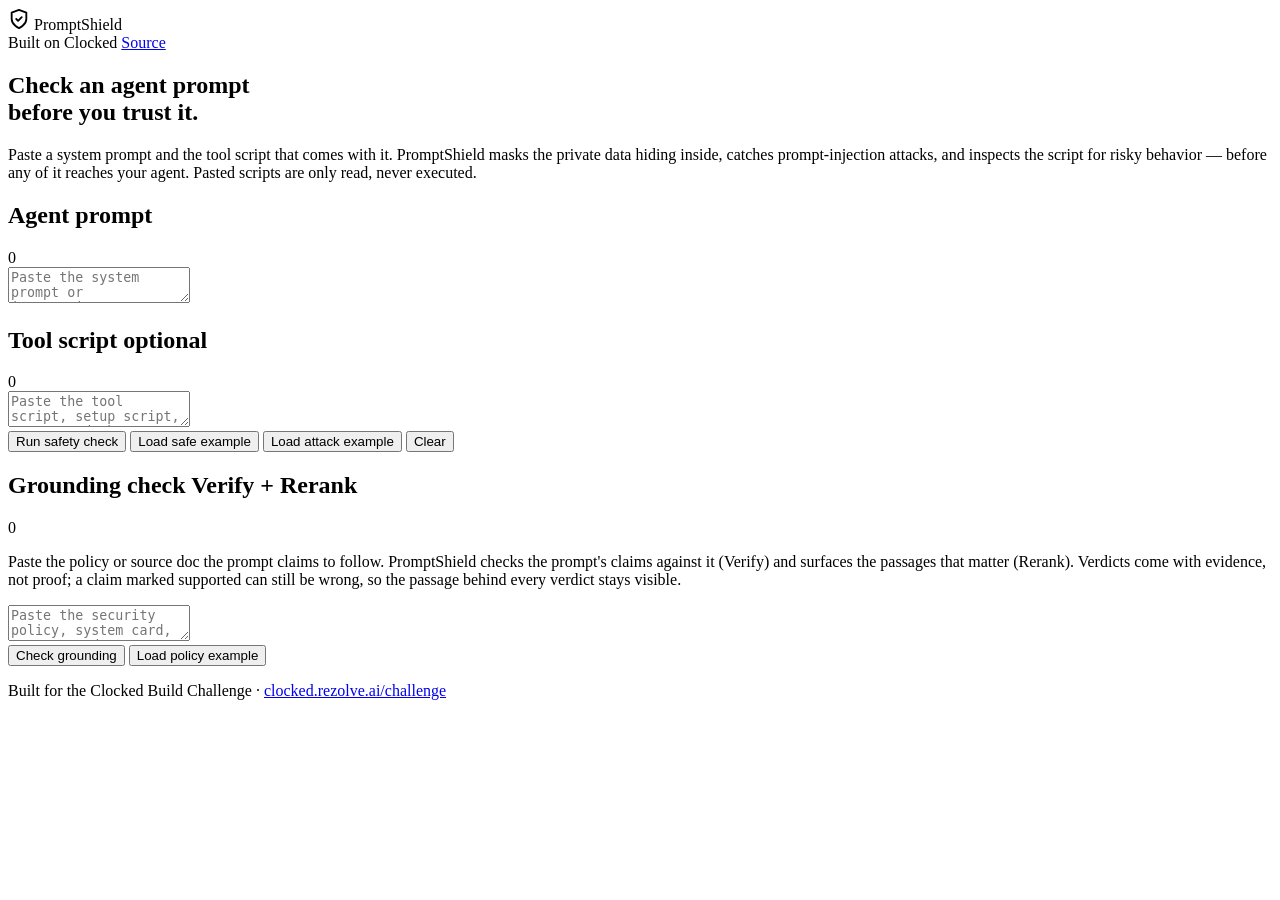
==== frontend/index.html @ 69539c9a "Add index.html for PromptShield application This HTML file serves as the main structure for the Prom" ====
<!DOCTYPE html>
<html lang="en">
<head>
<meta charset="UTF-8" />
<meta name="viewport" content="width=device-width, initial-scale=1.0" />
<title>PromptShield — check an agent prompt before you trust it</title>
<meta name="description" content="Paste an agent prompt and its tool script. PromptShield masks private data, catches prompt injection, and flags risky scripts before they reach your agent." />
<link rel="stylesheet" href="styles.css" />
</head>
<body>
<header class="site-header">
  <div class="wrap header-row">
    <div class="brand">
      <span class="brand-mark" aria-hidden="true">
        <svg viewBox="0 0 24 24" width="22" height="22" fill="none" stroke="currentColor" stroke-width="2" stroke-linecap="round" stroke-linejoin="round"><path d="M12 22s8-3.6 8-10V5l-8-3-8 3v7c0 6.4 8 10 8 10z"/><path d="M9 12l2 2 4-4"/></svg>
      </span>
      <span class="brand-name">PromptShield</span>
    </div>
    <div class="header-meta">
      <span class="meta-pill">Built on Clocked</span>
      <a class="meta-link" href="https://github.com/Utpal-Kalita/promptshield" target="_blank" rel="noopener">Source</a>
    </div>
  </div>
</header>

<main class="wrap">
  <section class="hero">
    <h1>Check an agent prompt<br />before you trust it.</h1>
    <p class="lede">
      Paste a system prompt and the tool script that comes with it. PromptShield masks the
      private data hiding inside, catches prompt-injection attacks, and inspects the script
      for risky behavior &mdash; before any of it reaches your agent. Pasted scripts are only
      read, never executed.
    </p>
  </section>

  <section class="input-grid" aria-label="Inputs">
    <div class="panel">
      <div class="panel-head">
        <h2>Agent prompt</h2>
        <span class="char-count" id="promptCount">0</span>
      </div>
      <textarea id="promptInput" spellcheck="false"
        placeholder="Paste the system prompt or instructions you were given, e.g. from a GitHub repo, a marketplace, or a tutorial."></textarea>
    </div>
    <div class="panel">
      <div class="panel-head">
        <h2>Tool script <span class="optional">optional</span></h2>
        <span class="char-count" id="scriptCount">0</span>
      </div>
      <textarea id="scriptInput" spellcheck="false"
        placeholder="Paste the tool script, setup script, or command the prompt tells you to run."></textarea>
    </div>
  </section>

  <div class="actions">
    <button id="analyzeBtn" class="btn-primary">Run safety check</button>
    <button id="benignBtn" class="btn-ghost">Load safe example</button>
    <button id="attackBtn" class="btn-ghost">Load attack example</button>
    <button id="clearBtn" class="btn-ghost">Clear</button>
  </div>

  <div id="errorBox" class="error-box" hidden></div>

  <section id="results" class="results" hidden aria-live="polite">
    <div id="verdictBanner" class="verdict-banner"></div>

    <div class="result-grid">
      <article class="card" id="cardProtect">
        <header class="card-head">
          <h3><span class="step-tag">Protect</span> Private data</h3>
          <span class="chip" data-role="chip">—</span>
        </header>
        <div class="card-body" data-role="body"></div>
      </article>

      <article class="card" id="cardGuard">
        <header class="card-head">
          <h3><span class="step-tag">Guard</span> Prompt injection</h3>
          <span class="chip" data-role="chip">—</span>
        </header>
        <div class="card-body" data-role="body"></div>
      </article>

      <article class="card" id="cardInspect">
        <header class="card-head">
          <h3><span class="step-tag">Inspect</span> Script risk</h3>
          <span class="chip" data-role="chip">—</span>
        </header>
        <div class="card-body" data-role="body"></div>
      </article>
    </div>

    <div class="commit-bar" id="commitBar">
      <div class="commit-text" id="commitText"></div>
      <div class="commit-actions">
        <button id="copySafeBtn" class="btn-primary" disabled>Copy safe prompt</button>
        <button id="usePromptBtn" class="btn-ghost" disabled>Use prompt as-is</button>
      </div>
    </div>
    <p class="footnote">
      PromptShield calls Clocked's Protect, Guard and Inspect endpoints. Verdicts are a safety
      signal, not a guarantee; review anything flagged before you use it.
    </p>
  </section>

  <section class="grounding" aria-label="Grounding check">
    <div class="panel">
      <div class="panel-head">
        <h2>Grounding check <span class="optional">Verify + Rerank</span></h2>
        <span class="char-count" id="policyCount">0</span>
      </div>
      <p class="panel-note">
        Paste the policy or source doc the prompt claims to follow. PromptShield checks the
        prompt's claims against it (Verify) and surfaces the passages that matter (Rerank).
        Verdicts come with evidence, not proof; a claim marked supported can still be wrong,
        so the passage behind every verdict stays visible.
      </p>
      <textarea id="policyInput" spellcheck="false"
        placeholder="Paste the security policy, system card, or source document here."></textarea>
    </div>
    <div class="actions">
      <button id="groundBtn" class="btn-primary">Check grounding</button>
      <button id="policyExampleBtn" class="btn-ghost">Load policy example</button>
    </div>
    <div id="groundError" class="error-box" hidden></div>
    <div id="groundResults" class="results" hidden aria-live="polite">
      <div id="groundBanner" class="verdict-banner"></div>
      <div class="result-grid">
        <article class="card" id="cardVerify">
          <header class="card-head">
            <h3><span class="step-tag">Verify</span> Claim support</h3>
            <span class="chip" data-role="chip">&mdash;</span>
          </header>
          <div class="card-body" data-role="body"></div>
        </article>
        <article class="card" id="cardRerank">
          <header class="card-head">
            <h3><span class="step-tag">Rerank</span> Relevant passages</h3>
            <span class="chip" data-role="chip">&mdash;</span>
          </header>
          <div class="card-body" data-role="body"></div>
        </article>
      </div>
      <p class="footnote">
        PromptShield calls Clocked's Verify (grounding) and Rerank endpoints on the passages of
        your policy. Models can err; read the passage behind any verdict you rely on.
      </p>
    </div>
  </section>
</main>

<footer class="site-footer">
  <div class="wrap">
    <p>Built for the Clocked Build Challenge · <a href="https://clocked.rezolve.ai/challenge" target="_blank" rel="noopener">clocked.rezolve.ai/challenge</a></p>
  </div>
</footer>

<script src="app.js"></script>
</body>
</html>
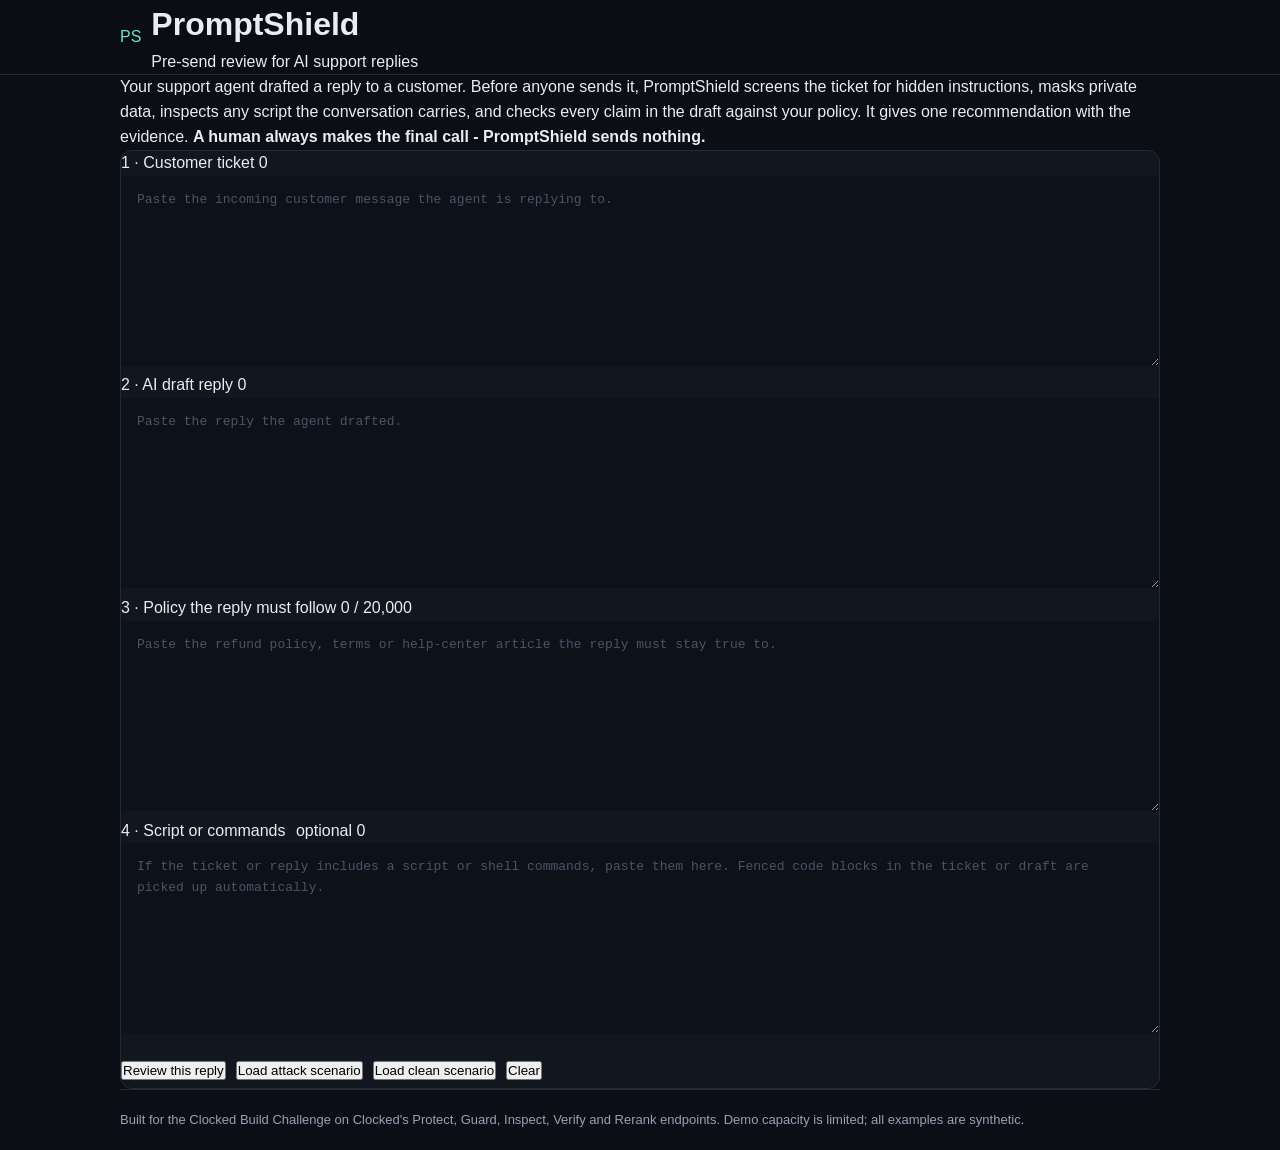
==== commit 73c62a7a: "Reframe UI as single pre-send review flow Updated the HTML structure and content for the PromptShiel" ====
--- a/frontend/index.html
+++ b/frontend/index.html
@@ -1,161 +1,129 @@
-<!DOCTYPE html>
+<!doctype html>
 <html lang="en">
 <head>
-<meta charset="UTF-8" />
-<meta name="viewport" content="width=device-width, initial-scale=1.0" />
-<title>PromptShield — check an agent prompt before you trust it</title>
-<meta name="description" content="Paste an agent prompt and its tool script. PromptShield masks private data, catches prompt injection, and flags risky scripts before they reach your agent." />
-<link rel="stylesheet" href="styles.css" />
+  <meta charset="utf-8" />
+  <meta name="viewport" content="width=device-width, initial-scale=1" />
+  <title>PromptShield - pre-send review for AI support replies</title>
+  <meta name="description" content="PromptShield reviews an AI agent's draft support reply before it reaches the customer: injection screening, PII masking, script inspection and policy grounding, with a human making the final call." />
+  <link rel="stylesheet" href="styles.css" />
 </head>
 <body>
-<header class="site-header">
-  <div class="wrap header-row">
-    <div class="brand">
-      <span class="brand-mark" aria-hidden="true">
-        <svg viewBox="0 0 24 24" width="22" height="22" fill="none" stroke="currentColor" stroke-width="2" stroke-linecap="round" stroke-linejoin="round"><path d="M12 22s8-3.6 8-10V5l-8-3-8 3v7c0 6.4 8 10 8 10z"/><path d="M9 12l2 2 4-4"/></svg>
-      </span>
-      <span class="brand-name">PromptShield</span>
-    </div>
-    <div class="header-meta">
-      <span class="meta-pill">Built on Clocked</span>
-      <a class="meta-link" href="https://github.com/Utpal-Kalita/promptshield" target="_blank" rel="noopener">Source</a>
-    </div>
-  </div>
-</header>
-
-<main class="wrap">
-  <section class="hero">
-    <h1>Check an agent prompt<br />before you trust it.</h1>
-    <p class="lede">
-      Paste a system prompt and the tool script that comes with it. PromptShield masks the
-      private data hiding inside, catches prompt-injection attacks, and inspects the script
-      for risky behavior &mdash; before any of it reaches your agent. Pasted scripts are only
-      read, never executed.
-    </p>
-  </section>
-
-  <section class="input-grid" aria-label="Inputs">
-    <div class="panel">
-      <div class="panel-head">
-        <h2>Agent prompt</h2>
-        <span class="char-count" id="promptCount">0</span>
-      </div>
-      <textarea id="promptInput" spellcheck="false"
-        placeholder="Paste the system prompt or instructions you were given, e.g. from a GitHub repo, a marketplace, or a tutorial."></textarea>
-    </div>
-    <div class="panel">
-      <div class="panel-head">
-        <h2>Tool script <span class="optional">optional</span></h2>
-        <span class="char-count" id="scriptCount">0</span>
-      </div>
-      <textarea id="scriptInput" spellcheck="false"
-        placeholder="Paste the tool script, setup script, or command the prompt tells you to run."></textarea>
-    </div>
-  </section>
-
-  <div class="actions">
-    <button id="analyzeBtn" class="btn-primary">Run safety check</button>
-    <button id="benignBtn" class="btn-ghost">Load safe example</button>
-    <button id="attackBtn" class="btn-ghost">Load attack example</button>
-    <button id="clearBtn" class="btn-ghost">Clear</button>
-  </div>
-
-  <div id="errorBox" class="error-box" hidden></div>
-
-  <section id="results" class="results" hidden aria-live="polite">
-    <div id="verdictBanner" class="verdict-banner"></div>
-
-    <div class="result-grid">
-      <article class="card" id="cardProtect">
-        <header class="card-head">
-          <h3><span class="step-tag">Protect</span> Private data</h3>
-          <span class="chip" data-role="chip">—</span>
-        </header>
-        <div class="card-body" data-role="body"></div>
-      </article>
-
-      <article class="card" id="cardGuard">
-        <header class="card-head">
-          <h3><span class="step-tag">Guard</span> Prompt injection</h3>
-          <span class="chip" data-role="chip">—</span>
-        </header>
-        <div class="card-body" data-role="body"></div>
-      </article>
-
-      <article class="card" id="cardInspect">
-        <header class="card-head">
-          <h3><span class="step-tag">Inspect</span> Script risk</h3>
-          <span class="chip" data-role="chip">—</span>
-        </header>
-        <div class="card-body" data-role="body"></div>
-      </article>
-    </div>
-
-    <div class="commit-bar" id="commitBar">
-      <div class="commit-text" id="commitText"></div>
-      <div class="commit-actions">
-        <button id="copySafeBtn" class="btn-primary" disabled>Copy safe prompt</button>
-        <button id="usePromptBtn" class="btn-ghost" disabled>Use prompt as-is</button>
+  <header class="site-header">
+    <div class="wrap">
+      <div class="brand">
+        <span class="brand-mark" aria-hidden="true">PS</span>
+        <div>
+          <h1>PromptShield</h1>
+          <p class="tagline">Pre-send review for AI support replies</p>
+        </div>
       </div>
     </div>
-    <p class="footnote">
-      PromptShield calls Clocked's Protect, Guard and Inspect endpoints. Verdicts are a safety
-      signal, not a guarantee; review anything flagged before you use it.
-    </p>
-  </section>
+  </header>
 
-  <section class="grounding" aria-label="Grounding check">
-    <div class="panel">
-      <div class="panel-head">
-        <h2>Grounding check <span class="optional">Verify + Rerank</span></h2>
-        <span class="char-count" id="policyCount">0</span>
+  <main class="wrap">
+    <section class="intro">
+      <p>
+        Your support agent drafted a reply to a customer. Before anyone sends it, PromptShield
+        screens the ticket for hidden instructions, masks private data, inspects any script the
+        conversation carries, and checks every claim in the draft against your policy.
+        It gives one recommendation with the evidence. <strong>A human always makes the final call -
+        PromptShield sends nothing.</strong>
+      </p>
+    </section>
+
+    <section class="panel">
+      <div class="field">
+        <div class="field-head">
+          <label for="ticketInput">1 · Customer ticket</label>
+          <span class="count" id="ticketCount">0</span>
+        </div>
+        <textarea id="ticketInput" rows="7" placeholder="Paste the incoming customer message the agent is replying to." spellcheck="false"></textarea>
       </div>
-      <p class="panel-note">
-        Paste the policy or source doc the prompt claims to follow. PromptShield checks the
-        prompt's claims against it (Verify) and surfaces the passages that matter (Rerank).
-        Verdicts come with evidence, not proof; a claim marked supported can still be wrong,
-        so the passage behind every verdict stays visible.
+
+      <div class="field">
+        <div class="field-head">
+          <label for="draftInput">2 · AI draft reply</label>
+          <span class="count" id="draftCount">0</span>
+        </div>
+        <textarea id="draftInput" rows="6" placeholder="Paste the reply the agent drafted." spellcheck="false"></textarea>
+      </div>
+
+      <div class="field">
+        <div class="field-head">
+          <label for="policyInput">3 · Policy the reply must follow</label>
+          <span class="count" id="policyCount">0 / 20,000</span>
+        </div>
+        <textarea id="policyInput" rows="6" placeholder="Paste the refund policy, terms or help-center article the reply must stay true to." spellcheck="false"></textarea>
+      </div>
+
+      <div class="field">
+        <div class="field-head">
+          <label for="scriptInput">4 · Script or commands <span class="optional">optional</span></label>
+          <span class="count" id="scriptCount">0</span>
+        </div>
+        <textarea id="scriptInput" rows="4" placeholder="If the ticket or reply includes a script or shell commands, paste them here. Fenced code blocks in the ticket or draft are picked up automatically." spellcheck="false"></textarea>
+      </div>
+
+      <div class="actions">
+        <button id="reviewBtn" class="primary">Review this reply</button>
+        <button id="attackBtn" class="ghost">Load attack scenario</button>
+        <button id="cleanBtn" class="ghost">Load clean scenario</button>
+        <button id="clearBtn" class="ghost">Clear</button>
+      </div>
+      <div id="errorBox" class="error-box" hidden></div>
+    </section>
+
+    <section id="results" class="results" hidden>
+      <div id="verdictBanner" class="verdict-banner"></div>
+      <p class="verdict-note">
+        This is a recommendation, not an authorization. Verdicts are model-reported scores and can be
+        wrong. PromptShield has no connection to any helpdesk and never sends, edits or deletes anything.
       </p>
-      <textarea id="policyInput" spellcheck="false"
-        placeholder="Paste the security policy, system card, or source document here."></textarea>
-    </div>
-    <div class="actions">
-      <button id="groundBtn" class="btn-primary">Check grounding</button>
-      <button id="policyExampleBtn" class="btn-ghost">Load policy example</button>
-    </div>
-    <div id="groundError" class="error-box" hidden></div>
-    <div id="groundResults" class="results" hidden aria-live="polite">
-      <div id="groundBanner" class="verdict-banner"></div>
-      <div class="result-grid">
-        <article class="card" id="cardVerify">
-          <header class="card-head">
-            <h3><span class="step-tag">Verify</span> Claim support</h3>
-            <span class="chip" data-role="chip">&mdash;</span>
-          </header>
-          <div class="card-body" data-role="body"></div>
-        </article>
-        <article class="card" id="cardRerank">
-          <header class="card-head">
-            <h3><span class="step-tag">Rerank</span> Relevant passages</h3>
-            <span class="chip" data-role="chip">&mdash;</span>
-          </header>
-          <div class="card-body" data-role="body"></div>
-        </article>
-      </div>
-      <p class="footnote">
-        PromptShield calls Clocked's Verify (grounding) and Rerank endpoints on the passages of
-        your policy. Models can err; read the passage behind any verdict you rely on.
+
+      <ol class="rail">
+        <li class="rail-step" id="cardGuard">
+          <div class="step-head">
+            <span class="step-no">1</span>
+            <h2>Injection screen <span class="endpoint">Clocked Guard</span></h2>
+            <span class="chip" data-role="chip">…</span>
+          </div>
+          <div class="step-body" data-role="body"></div>
+        </li>
+        <li class="rail-step" id="cardProtect">
+          <div class="step-head">
+            <span class="step-no">2</span>
+            <h2>Private data <span class="endpoint">Clocked Protect</span></h2>
+            <span class="chip" data-role="chip">…</span>
+          </div>
+          <div class="step-body" data-role="body"></div>
+        </li>
+        <li class="rail-step" id="cardVerify">
+          <div class="step-head">
+            <span class="step-no">3</span>
+            <h2>Policy grounding <span class="endpoint">Clocked Verify + Rerank</span></h2>
+            <span class="chip" data-role="chip">…</span>
+          </div>
+          <div class="step-body" data-role="body"></div>
+        </li>
+      <li class="rail-step" id="cardInspect">
+          <div class="step-head">
+            <span class="step-no">4</span>
+            <h2>Script inspection <span class="endpoint">Clocked Inspect</span></h2>
+            <span class="chip" data-role="chip">…</span>
+          </div>
+          <div class="step-body" data-role="body"></div>
+        </li>
+        </ol>
+    </section>
+
+    <footer class="site-footer">
+      <p>
+        Built for the Clocked Build Challenge on Clocked's Protect, Guard, Inspect, Verify and Rerank
+        endpoints. Demo capacity is limited; all examples are synthetic.
       </p>
-    </div>
-  </section>
-</main>
+    </footer>
+  </main>
 
-<footer class="site-footer">
-  <div class="wrap">
-    <p>Built for the Clocked Build Challenge · <a href="https://clocked.rezolve.ai/challenge" target="_blank" rel="noopener">clocked.rezolve.ai/challenge</a></p>
-  </div>
-</footer>
-
-<script src="app.js"></script>
+  <script src="app.js"></script>
 </body>
 </html>
--- a/frontend/styles.css
+++ b/frontend/styles.css
@@ -0,0 +1,271 @@
+:root {
+  --bg: #0b0e14;
+  --bg-panel: #12161f;
+  --bg-inset: #0d1119;
+  --border: #232a38;
+  --border-strong: #33405a;
+  --text: #e8ecf3;
+  --text-dim: #97a1b5;
+  --text-faint: #5d6acti77;
+  --accent: #6ee7b7;
+  --accent-dim: #17382c;
+  --danger: #f87171;
+  --danger-dim: #3a1a1a;
+  --warn: #fbbf24;
+  --warn-dim: #3a2f12;
+  --info: #7dd3fc;
+  --mono: ui-monospace, "SF Mono", "Cascadia Mono", Menlo, Consolas, monospace;
+  --sans: -apple-system, BlinkMacSystemFont, "Segoe UI", Inter, Roboto, sans-serif;
+}
+
+* { box-sizing: border-box; margin: 0; padding: 0; }
+
+body {
+  background: var(--bg);
+  color: var(--text);
+  font-family: var(--sans);
+  line-height: 1.55;
+  -webkit-font-smoothing: antialiased;
+}
+
+.wrap { max-width: 1080px; margin: 0 auto; padding: 0 20px; }
+
+a { color: var(--info); text-decoration: none; }
+a:hover { text-decoration: underline; }
+
+/* Header */
+.site-header {
+  border-bottom: 1px solid var(--border);
+  background: rgba(11, 14, 20, 0.9);
+  position: sticky; top: 0; z-index: 10;
+  backdrop-filter: blur(8px);
+}
+.header-row { display: flex; align-items: center; justify-content: space-between; padding: 14px 20px; }
+.brand { display: flex; align-items: center; gap: 10px; }
+.brand-mark { color: var(--accent); display: inline-flex; }
+.brand-name { font-weight: 700; font-size: 17px; letter-spacing: 0.2px; }
+.header-meta { display: flex; align-items: center; gap: 12px; }
+.meta-pill {
+  font-size: 12px; color: var(--text-dim);
+  border: 1px solid var(--border); border-radius: 999px; padding: 4px 12px;
+}
+.meta-link { font-size: 13px; }
+
+/* Hero */
+.hero { padding: 56px 0 32px; }
+.hero h1 { font-size: clamp(30px, 5vw, 44px); line-height: 1.12; letter-spacing: -0.02em; }
+.lede { color: var(--text-dim); max-width: 640px; margin-top: 16px; font-size: 16px; }
+
+/* Inputs */
+.input-grid { display: grid; grid-template-columns: 1fr 1fr; gap: 16px; }
+@media (max-width: 760px) { .input-grid { grid-template-columns: 1fr; } }
+
+.panel {
+  background: var(--bg-panel);
+  border: 1px solid var(--border);
+  border-radius: 12px;
+  overflow: hidden;
+  display: flex; flex-direction: column;
+}
+.panel-head {
+  display: flex; align-items: center; justify-content: space-between;
+  padding: 12px 16px; border-bottom: 1px solid var(--border);
+}
+.panel-head h2 { font-size: 13px; font-weight: 600; text-transform: uppercase; letter-spacing: 0.08em; color: var(--text-dim); }
+.optional { font-weight: 400; text-transform: none; letter-spacing: 0; color: var(--text-faint, #5d6a77); margin-left: 6px; }
+.char-count { font-family: var(--mono); font-size: 11px; color: var(--text-faint, #5d6a77); }
+
+textarea {
+  width: 100%; min-height: 190px; resize: vertical;
+  background: var(--bg-inset); color: var(--text);
+  border: none; outline: none;
+  font-family: var(--mono); font-size: 13px; line-height: 1.6;
+  padding: 14px 16px;
+}
+textarea::placeholder { color: #4a5468; }
+
+/* Actions */
+.actions { display: flex; flex-wrap: wrap; gap: 10px; margin: 20px 0 8px; }
+
+button { font-family: var(--sans); cursor: pointer; }
+
+.btn-primary {
+  background: var(--accent); color: #06281c;
+  font-weight: 600; font-size: 14px;
+  border: none; border-radius: 8px; padding: 11px 22px;
+  transition: filter 0.15s ease;
+}
+.btn-primary:hover:not(:disabled) { filter: brightness(1.1); }
+.btn-primary:disabled { opacity: 0.35; cursor: not-allowed; }
+
+.btn-ghost {
+  background: transparent; color: var(--text-dim);
+  font-size: 14px;
+  border: 1px solid var(--border); border-radius: 8px; padding: 11px 18px;
+  transition: color 0.15s ease, border-color 0.15s ease;
+}
+.btn-ghost:hover:not(:disabled) { color: var(--text); border-color: var(--border-strong); }
+.btn-ghost:disabled { opacity: 0.35; cursor: not-allowed; }
+
+.error-box {
+  margin: 14px 0;
+  background: var(--danger-dim);
+  border: 1px solid #5c2626;
+  color: #fca5a5;
+  border-radius: 8px;
+  padding: 12px 16px;
+  font-size: 14px;
+}
+
+/* Results */
+.results { margin-top: 28px; padding-bottom: 60px; }
+
+.verdict-banner {
+  border-radius: 12px;
+  padding: 18px 22px;
+  font-size: 16px; font-weight: 600;
+  margin-bottom: 18px;
+  border: 1px solid transparent;
+  display: flex; align-items: center; gap: 12px;
+}
+.verdict-banner .verdict-sub { font-weight: 400; font-size: 14px; opacity: 0.85; }
+.verdict-banner.ok { background: var(--accent-dim); border-color: #1f5543; color: var(--accent); }
+.verdict-banner.blocked { background: var(--danger-dim); border-color: #5c2626; color: #fca5a5; }
+.verdict-banner.warn { background: var(--warn-dim); border-color: #6b5318; color: var(--warn); }
+.verdict-banner.loading { background: var(--bg-panel); border-color: var(--border); color: var(--text-dim); }
+
+.result-grid { display: grid; grid-template-columns: 1fr; gap: 16px; }
+
+.card {
+  background: var(--bg-panel);
+  border: 1px solid var(--border);
+  border-radius: 12px;
+  overflow: hidden;
+}
+.card.flagged { border-color: #5c2626; }
+.card.clean { border-color: #1f5543; }
+
+.card-head {
+  display: flex; align-items: center; justify-content: space-between;
+  padding: 14px 18px; border-bottom: 1px solid var(--border);
+}
+.card-head h3 { font-size: 15px; font-weight: 600; }
+.step-tag {
+  font-size: 11px; font-family: var(--mono);
+  background: var(--bg-inset); border: 1px solid var(--border);
+  padding: 3px 8px; border-radius: 6px; margin-right: 8px;
+  color: var(--info); text-transform: uppercase; letter-spacing: 0.06em;
+}
+
+.chip {
+  font-size: 12px; font-weight: 600;
+  border-radius: 999px; padding: 4px 12px;
+  background: var(--bg-inset); color: var(--text-dim);
+  border: 1px solid var(--border);
+  white-space: nowrap;
+}
+.chip.ok { background: var(--accent-dim); color: var(--accent); border-color: #1f5543; }
+.chip.bad { background: var(--danger-dim); color: #fca5a5; border-color: #5c2626; }
+.chip.warn { background: var(--warn-dim); color: var(--warn); border-color: #6b5318; }
+
+.card-body { padding: 16px 18px; font-size: 14px; color: var(--text-dim); }
+.card-body p + p { margin-top: 8px; }
+.card-body .kv { display: flex; gap: 8px; margin-top: 6px; flex-wrap: wrap; }
+.card-body .kv b { color: var(--text); font-weight: 600; }
+
+.entity-list { display: flex; flex-wrap: wrap; gap: 6px; margin-top: 10px; }
+.entity-tag {
+  font-family: var(--mono); font-size: 12px;
+  background: var(--warn-dim); color: var(--warn);
+  border: 1px solid #6b5318; border-radius: 6px; padding: 3px 8px;
+}
+
+.masked-view {
+  margin-top: 12px;
+  background: var(--bg-inset);
+  border: 1px solid var(--border);
+  border-radius: 8px;
+  padding: 12px 14px;
+  font-family: var(--mono); font-size: 12.5px; line-height: 1.65;
+  white-space: pre-wrap; word-break: break-word;
+  max-height: 220px; overflow-y: auto;
+  color: var(--text);
+}
+.masked-view .mask {
+  background: #2b2f3a; color: transparent;
+  border-radius: 4px; padding: 0 4px;
+  border-bottom: 1px dashed #52596b;
+  position: relative;
+  user-select: none;
+}
+.masked-view .mask::after {
+  content: attr(data-kind);
+  color: var(--warn); font-size: 10px;
+  position: absolute; left: 4px; right: 4px; top: 50%; transform: translateY(-50%);
+  overflow: hidden; text-overflow: ellipsis; white-space: nowrap;
+  user-select: none;
+}
+
+.flag-list { list-style: none; margin-top: 10px; }
+.flag-list li {
+  padding: 8px 12px; margin-top: 6px;
+  background: var(--danger-dim); border-left: 3px solid var(--danger);
+  border-radius: 0 6px 6px 0; font-size: 13px; color: #fca5a5;
+}
+.flag-list li.low { background: var(--warn-dim); border-left-color: var(--warn); color: var(--warn); }
+
+.prob-bars { margin-top: 12px; display: grid; gap: 6px; }
+.prob-row { display: grid; grid-template-columns: 130px 1fr 44px; align-items: center; gap: 10px; font-size: 12px; }
+.prob-row .label { font-family: var(--mono); color: var(--text-dim); overflow: hidden; text-overflow: ellipsis; white-space: nowrap; }
+.prob-track { height: 6px; background: var(--bg-inset); border-radius: 3px; overflow: hidden; }
+.prob-fill { height: 100%; background: var(--danger); border-radius: 3px; }
+.prob-row .val { font-family: var(--mono); text-align: right; color: var(--text-dim); }
+
+/* Commit bar */
+.commit-bar {
+  margin-top: 18px;
+  display: flex; align-items: center; justify-content: space-between; gap: 16px; flex-wrap: wrap;
+  background: var(--bg-panel);
+  border: 1px solid var(--border);
+  border-radius: 12px;
+  padding: 16px 18px;
+}
+.commit-text { font-size: 14px; color: var(--text-dim); max-width: 560px; }
+.commit-text b { color: var(--text); }
+.commit-actions { display: flex; gap: 10px; flex-wrap: wrap; }
+
+.copied-toast { color: var(--accent); font-size: 13px; margin-left: 8px; }
+
+.footnote { margin-top: 14px; font-size: 12.5px; color: #5d6a77; }
+
+.site-footer { border-top: 1px solid var(--border); padding: 20px 0; }
+.site-footer p { font-size: 13px; color: var(--text-dim); }
+
+/* Loading shimmer */
+.loading-block {
+  height: 14px; border-radius: 6px;
+  background: linear-gradient(90deg, var(--bg-inset) 25%, #1a2130 50%, var(--bg-inset) 75%);
+  background-size: 200% 100%;
+  animation: shimmer 1.3s infinite;
+  margin-top: 10px;
+}
+@keyframes shimmer { to { background-position: -200% 0; } }
+
+/* grounding */
+.grounding { margin-top: 48px; }
+.panel-note { color: var(--text-dim); font-size: 14px; line-height: 1.55; margin: 0 0 12px; }
+.claim-list { list-style: none; margin: 0; padding: 0; display: flex; flex-direction: column; gap: 12px; }
+.claim-list li { line-height: 1.5; }
+.claim-list .chip { margin-right: 8px; }
+.claim-src { color: var(--text-dim); font-size: 13px; margin-top: 4px; }
+
+.caveat {
+  font-size: 0.9rem;
+  line-height: 1.45;
+  color: #d7b56d;
+  background: rgba(215, 181, 109, 0.08);
+  border: 1px solid rgba(215, 181, 109, 0.35);
+  border-radius: 6px;
+  padding: 8px 10px;
+  margin: 4px 0 12px;
+}
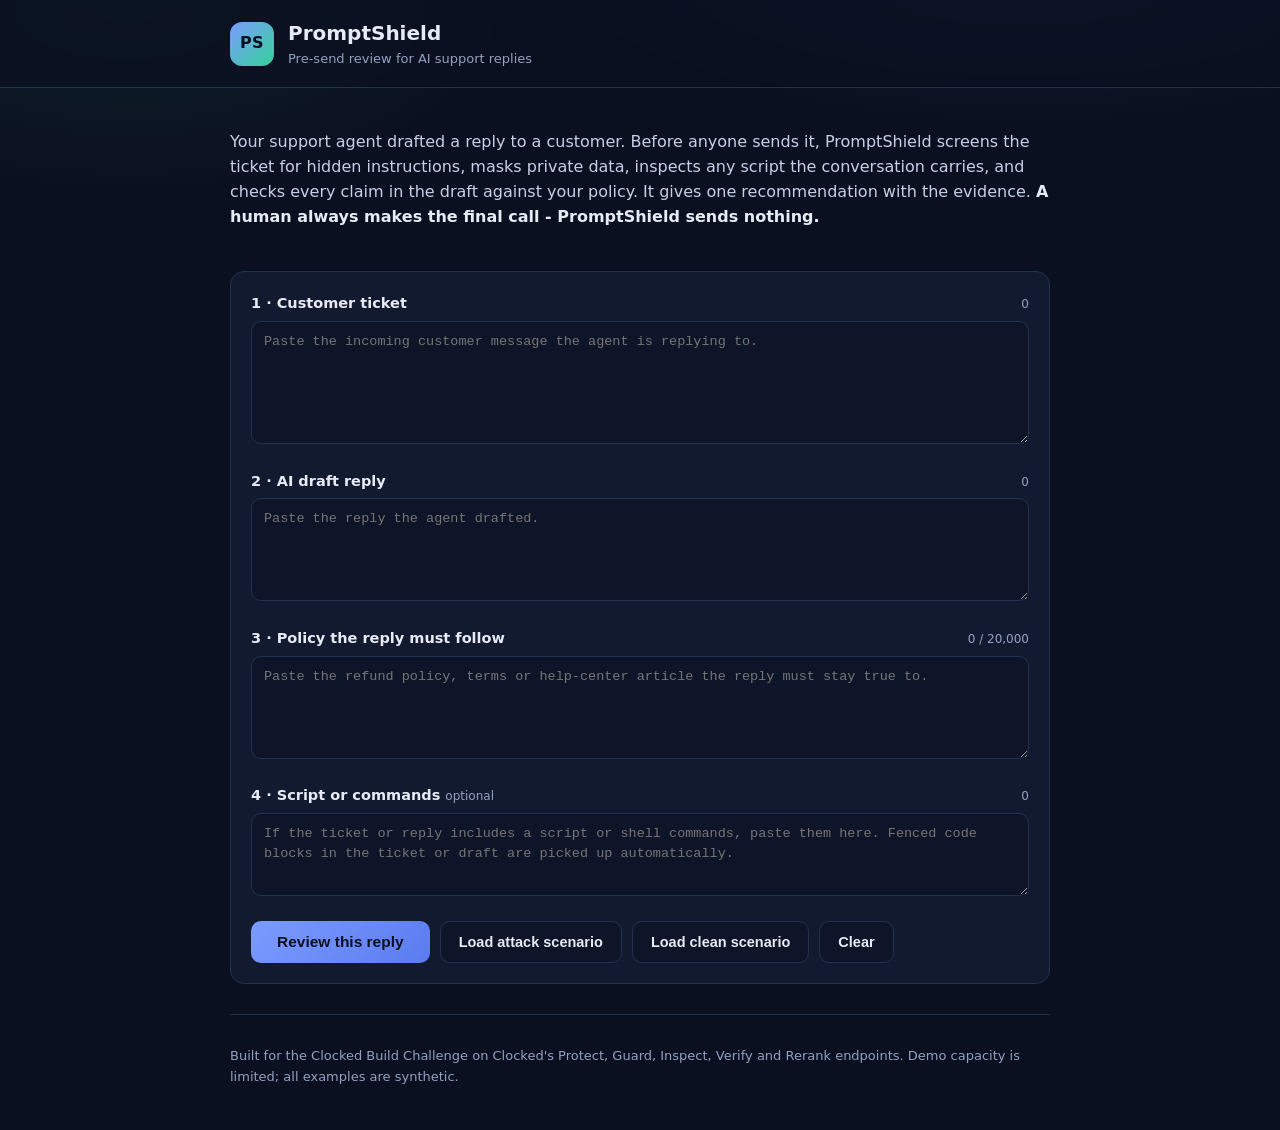
==== commit 05c71e94: "Collapsible evidence steps, draft block, tighter inputs Reduced the number of rows for several texta" ====
--- a/frontend/index.html
+++ b/frontend/index.html
@@ -37,7 +37,7 @@
           <label for="ticketInput">1 · Customer ticket</label>
           <span class="count" id="ticketCount">0</span>
         </div>
-        <textarea id="ticketInput" rows="7" placeholder="Paste the incoming customer message the agent is replying to." spellcheck="false"></textarea>
+        <textarea id="ticketInput" rows="5" placeholder="Paste the incoming customer message the agent is replying to." spellcheck="false"></textarea>
       </div>
 
       <div class="field">
@@ -45,7 +45,7 @@
           <label for="draftInput">2 · AI draft reply</label>
           <span class="count" id="draftCount">0</span>
         </div>
-        <textarea id="draftInput" rows="6" placeholder="Paste the reply the agent drafted." spellcheck="false"></textarea>
+        <textarea id="draftInput" rows="4" placeholder="Paste the reply the agent drafted." spellcheck="false"></textarea>
       </div>
 
       <div class="field">
@@ -53,7 +53,7 @@
           <label for="policyInput">3 · Policy the reply must follow</label>
           <span class="count" id="policyCount">0 / 20,000</span>
         </div>
-        <textarea id="policyInput" rows="6" placeholder="Paste the refund policy, terms or help-center article the reply must stay true to." spellcheck="false"></textarea>
+        <textarea id="policyInput" rows="4" placeholder="Paste the refund policy, terms or help-center article the reply must stay true to." spellcheck="false"></textarea>
       </div>
 
       <div class="field">
@@ -61,7 +61,7 @@
           <label for="scriptInput">4 · Script or commands <span class="optional">optional</span></label>
           <span class="count" id="scriptCount">0</span>
         </div>
-        <textarea id="scriptInput" rows="4" placeholder="If the ticket or reply includes a script or shell commands, paste them here. Fenced code blocks in the ticket or draft are picked up automatically." spellcheck="false"></textarea>
+        <textarea id="scriptInput" rows="3" placeholder="If the ticket or reply includes a script or shell commands, paste them here. Fenced code blocks in the ticket or draft are picked up automatically." spellcheck="false"></textarea>
       </div>
 
       <div class="actions">
@@ -80,39 +80,41 @@
         wrong. PromptShield has no connection to any helpdesk and never sends, edits or deletes anything.
       </p>
 
+      <div id="draftReview" class="draft-review" hidden></div>
+
       <ol class="rail">
-        <li class="rail-step" id="cardGuard">
-          <div class="step-head">
+        <details class="rail-step" id="cardGuard">
+          <summary class="step-head">
             <span class="step-no">1</span>
             <h2>Injection screen <span class="endpoint">Clocked Guard</span></h2>
             <span class="chip" data-role="chip">…</span>
-          </div>
+          </summary>
           <div class="step-body" data-role="body"></div>
-        </li>
-        <li class="rail-step" id="cardProtect">
-          <div class="step-head">
+        </details>
+        <details class="rail-step" id="cardProtect">
+          <summary class="step-head">
             <span class="step-no">2</span>
             <h2>Private data <span class="endpoint">Clocked Protect</span></h2>
             <span class="chip" data-role="chip">…</span>
-          </div>
+          </summary>
           <div class="step-body" data-role="body"></div>
-        </li>
-        <li class="rail-step" id="cardVerify">
-          <div class="step-head">
+        </details>
+        <details class="rail-step" id="cardVerify">
+          <summary class="step-head">
             <span class="step-no">3</span>
             <h2>Policy grounding <span class="endpoint">Clocked Verify + Rerank</span></h2>
             <span class="chip" data-role="chip">…</span>
-          </div>
+          </summary>
           <div class="step-body" data-role="body"></div>
-        </li>
-      <li class="rail-step" id="cardInspect">
-          <div class="step-head">
+        </details>
+      <details class="rail-step" id="cardInspect">
+          <summary class="step-head">
             <span class="step-no">4</span>
             <h2>Script inspection <span class="endpoint">Clocked Inspect</span></h2>
             <span class="chip" data-role="chip">…</span>
-          </div>
+          </summary>
           <div class="step-body" data-role="body"></div>
-        </li>
+        </details>
         </ol>
     </section>
 
@@ -126,4 +128,4 @@
 
   <script src="app.js"></script>
 </body>
-</html>
+          </html>
--- a/frontend/styles.css
+++ b/frontend/styles.css
@@ -1,271 +1,178 @@
+/* PromptShield - single send-gate flow */
 :root {
-  --bg: #0b0e14;
-  --bg-panel: #12161f;
-  --bg-inset: #0d1119;
-  --border: #232a38;
-  --border-strong: #33405a;
-  --text: #e8ecf3;
-  --text-dim: #97a1b5;
-  --text-faint: #5d6acti77;
-  --accent: #6ee7b7;
-  --accent-dim: #17382c;
-  --danger: #f87171;
-  --danger-dim: #3a1a1a;
+  --bg: #0b1020;
+  --panel: #121a30;
+  --panel-2: #0e1528;
+  --line: #233050;
+  --text: #e6ebf5;
+  --muted: #93a1c0;
+  --accent: #7c9bff;
+  --ok: #34d399;
+  --ok-bg: #06281e;
   --warn: #fbbf24;
-  --warn-dim: #3a2f12;
-  --info: #7dd3fc;
-  --mono: ui-monospace, "SF Mono", "Cascadia Mono", Menlo, Consolas, monospace;
-  --sans: -apple-system, BlinkMacSystemFont, "Segoe UI", Inter, Roboto, sans-serif;
+  --warn-bg: #2b2004;
+  --bad: #f87171;
+  --bad-bg: #2d0f12;
+  --radius: 14px;
 }
 
-* { box-sizing: border-box; margin: 0; padding: 0; }
+* { box-sizing: border-box; }
+body {
+  margin: 0;
+  background:
+    radial-gradient(900px 400px at 80% -10%, rgba(124,155,255,.12), transparent 60%),
+    radial-gradient(700px 350px at 10% 0%, rgba(52,211,153,.08), transparent 55%),
+    var(--bg);
+  color: var(--text);
+  font: 16px/1.55 ui-sans-serif, system-ui, -apple-system, "Segoe UI", Roboto, Helvetica, Arial, sans-serif;
+}
+.wrap { max-width: 860px; margin: 0 auto; padding: 0 20px; }
 
-body {
-  background: var(--bg);
-  color: var(--text);
-  font-family: var(--sans);
-  line-height: 1.55;
-  -webkit-font-smoothing: antialiased;
+.site-header { border-bottom: 1px solid var(--line); padding: 18px 0; background: rgba(11,16,32,.7); backdrop-filter: blur(6px); }
+.brand { display: flex; align-items: center; gap: 14px; }
+.brand-mark {
+  width: 44px; height: 44px; border-radius: 12px;
+  display: grid; place-items: center;
+  font-weight: 800; letter-spacing: .5px; color: #0b1020;
+  background: linear-gradient(135deg, #7c9bff, #34d399);
+}
+.brand h1 { font-size: 20px; margin: 0; }
+.tagline { margin: 0; color: var(--muted); font-size: 13px; }
+
+.intro { padding: 26px 0 6px; color: #c6d0e6; }
+.intro strong { color: var(--text); }
+
+.panel {
+  margin: 20px 0 10px; padding: 20px;
+  background: var(--panel); border: 1px solid var(--line); border-radius: var(--radius);
+}
+.field { margin-bottom: 18px; }
+.field-head { display: flex; justify-content: space-between; align-items: baseline; margin-bottom: 6px; }
+.field-head label { font-weight: 650; font-size: 14.5px; }
+.optional { color: var(--muted); font-weight: 400; font-size: 12px; }
+.count { color: var(--muted); font-size: 12px; font-variant-numeric: tabular-nums; }
+textarea {
+  width: 100%; resize: vertical;
+  background: var(--panel-2); color: var(--text);
+  border: 1px solid var(--line); border-radius: 10px;
+  padding: 10px 12px; font: 13.5px/1.5 ui-monospace, SFMono-Regular, Menlo, Consolas, monospace;
+}
+textarea:focus { outline: 2px solid rgba(124,155,255,.5); border-color: var(--accent); }
+
+.actions { display: flex; flex-wrap: wrap; gap: 10px; margin-top: 4px; }
+button {
+  border-radius: 10px; border: 1px solid var(--line);
+  padding: 11px 18px; font-size: 14.5px; font-weight: 650; cursor: pointer;
+  background: var(--panel-2); color: var(--text);
+}
+button.primary {
+  background: linear-gradient(135deg, #7c9bff, #5a7bef);
+  border: none; color: #0b1020; padding: 12px 26px; font-size: 15.5px;
+}
+button.primary:disabled { opacity: .55; cursor: progress; }
+button.ghost:hover { border-color: var(--accent); }
+
+.error-box {
+  margin-top: 14px; padding: 12px 14px; border-radius: 10px;
+  background: var(--bad-bg); border: 1px solid var(--bad); color: #fecaca; font-size: 14px;
 }
 
-.wrap { max-width: 1080px; margin: 0 auto; padding: 0 20px; }
+.results { margin: 26px 0; }
+.verdict-banner {
+  border-radius: var(--radius); padding: 22px 24px;
+  font-size: 22px; font-weight: 800; letter-spacing: .2px;
+  border: 1px solid var(--line); background: var(--panel);
+}
+.verdict-banner .verdict-sub { display: block; font-size: 14.5px; font-weight: 500; margin-top: 8px; line-height: 1.55; }
+.verdict-banner.ok { background: var(--ok-bg); border-color: var(--ok); color: #a7f3d0; }
+.verdict-banner.warn { background: var(--warn-bg); border-color: var(--warn); color: #fde68a; }
+.verdict-banner.blocked { background: var(--bad-bg); border-color: var(--bad); color: #fecaca; }
+.verdict-banner.loading { color: var(--muted); font-size: 16px; font-weight: 600; }
+.verdict-note { color: var(--muted); font-size: 13px; margin: 12px 2px 22px; }
 
-a { color: var(--info); text-decoration: none; }
-a:hover { text-decoration: underline; }
+.rail { list-style: none; margin: 0; padding: 0; }
+.rail-step {
+  position: relative; margin: 0 0 16px 22px; padding: 16px 18px;
+  background: var(--panel); border: 1px solid var(--line); border-radius: var(--radius);
+}
+.rail-step::before {
+  content: ""; position: absolute; left: -23px; top: 22px; bottom: -38px;
+  width: 2px; background: var(--line);
+}
+.rail-step:last-child::before { display: none; }
+.step-head { display: flex; align-items: center; gap: 12px; flex-wrap: wrap; }
+.step-no {
+  position: absolute; left: -32px; top: 16px;
+  width: 20px; height: 20px; border-radius: 50%;
+  background: var(--panel-2); border: 2px solid var(--line);
+  font-size: 11px; font-weight: 700; color: var(--muted);
+  display: grid; place-items: center;
+}
+.rail-step.clean .step-no { border-color: var(--ok); color: var(--ok); }
+.rail-step.flagged .step-no { border-color: var(--bad); color: var(--bad); }
+.step-head h2 { font-size: 15.5px; margin: 0; }
+.endpoint { color: var(--muted); font-weight: 400; font-size: 12.5px; margin-left: 6px; }
+.step-head .chip { margin-left: auto; }
+.step-body { margin-top: 10px; color: #c6d0e6; font-size: 14.5px; }
+.step-body p { margin: 8px 0; }
 
-/* Header */
-.site-header {
-  border-bottom: 1px solid var(--border);
-  background: rgba(11, 14, 20, 0.9);
-  position: sticky; top: 0; z-index: 10;
-  backdrop-filter: blur(8px);
+.chip {
+  display: inline-block; padding: 3px 10px; border-radius: 999px;
+  font-size: 12px; font-weight: 700; letter-spacing: .2px;
+  background: var(--panel-2); border: 1px solid var(--line); color: var(--muted);
 }
-.header-row { display: flex; align-items: center; justify-content: space-between; padding: 14px 20px; }
-.brand { display: flex; align-items: center; gap: 10px; }
-.brand-mark { color: var(--accent); display: inline-flex; }
-.brand-name { font-weight: 700; font-size: 17px; letter-spacing: 0.2px; }
-.header-meta { display: flex; align-items: center; gap: 12px; }
-.meta-pill {
-  font-size: 12px; color: var(--text-dim);
-  border: 1px solid var(--border); border-radius: 999px; padding: 4px 12px;
+.chip.ok { background: var(--ok-bg); border-color: var(--ok); color: #6ee7b7; }
+.chip.warn { background: var(--warn-bg); border-color: var(--warn); color: #fcd34d; }
+.chip.bad { background: var(--bad-bg); border-color: var(--bad); color: #fca5a5; }
+
+.loading-block {
+  height: 12px; border-radius: 6px; margin: 8px 0;
+  background: linear-gradient(90deg, var(--panel-2) 25%, #1a2440 50%, var(--panel-2) 75%);
+  background-size: 200% 100%; animation: shimmer 1.2s infinite;
 }
-.meta-link { font-size: 13px; }
+@keyframes shimmer { from { background-position: 200% 0; } to { background-position: -200% 0; } }
 
-/* Hero */
-.hero { padding: 56px 0 32px; }
-.hero h1 { font-size: clamp(30px, 5vw, 44px); line-height: 1.12; letter-spacing: -0.02em; }
-.lede { color: var(--text-dim); max-width: 640px; margin-top: 16px; font-size: 16px; }
+.flag-list { margin: 8px 0; padding-left: 20px; }
+.flag-list li { margin: 6px 0; color: #fca5a5; font-family: ui-monospace, Menlo, Consolas, monospace; font-size: 13px; }
 
-/* Inputs */
-.input-grid { display: grid; grid-template-columns: 1fr 1fr; gap: 16px; }
-@media (max-width: 760px) { .input-grid { grid-template-columns: 1fr; } }
-
-.panel {
-  background: var(--bg-panel);
-  border: 1px solid var(--border);
-  border-radius: 12px;
-  overflow: hidden;
-  display: flex; flex-direction: column;
+.diff-grid { display: grid; grid-template-columns: 1fr 1fr; gap: 12px; margin-top: 10px; }
+@media (max-width: 640px) { .diff-grid { grid-template-columns: 1fr; } }
+.diff-col h3 { font-size: 12.5px; color: var(--muted); margin: 0 0 6px; text-transform: uppercase; letter-spacing: .6px; }
+.diff-view, .masked-view {
+  background: var(--panel-2); border: 1px solid var(--line); border-radius: 10px;
+  padding: 10px 12px; font: 13px/1.55 ui-monospace, Menlo, Consolas, monospace;
+  white-space: pre-wrap; word-break: break-word; max-height: 260px; overflow: auto;
 }
-.panel-head {
-  display: flex; align-items: center; justify-content: space-between;
-  padding: 12px 16px; border-bottom: 1px solid var(--border);
+.mask {
+  background: rgba(251,191,36,.16); color: #fde68a;
+  border-bottom: 1px dashed var(--warn); border-radius: 3px; padding: 0 2px;
 }
-.panel-head h2 { font-size: 13px; font-weight: 600; text-transform: uppercase; letter-spacing: 0.08em; color: var(--text-dim); }
-.optional { font-weight: 400; text-transform: none; letter-spacing: 0; color: var(--text-faint, #5d6a77); margin-left: 6px; }
-.char-count { font-family: var(--mono); font-size: 11px; color: var(--text-faint, #5d6a77); }
-
-textarea {
-  width: 100%; min-height: 190px; resize: vertical;
-  background: var(--bg-inset); color: var(--text);
-  border: none; outline: none;
-  font-family: var(--mono); font-size: 13px; line-height: 1.6;
-  padding: 14px 16px;
-}
-textarea::placeholder { color: #4a5468; }
-
-/* Actions */
-.actions { display: flex; flex-wrap: wrap; gap: 10px; margin: 20px 0 8px; }
-
-button { font-family: var(--sans); cursor: pointer; }
-
-.btn-primary {
-  background: var(--accent); color: #06281c;
-  font-weight: 600; font-size: 14px;
-  border: none; border-radius: 8px; padding: 11px 22px;
-  transition: filter 0.15s ease;
-}
-.btn-primary:hover:not(:disabled) { filter: brightness(1.1); }
-.btn-primary:disabled { opacity: 0.35; cursor: not-allowed; }
-
-.btn-ghost {
-  background: transparent; color: var(--text-dim);
-  font-size: 14px;
-  border: 1px solid var(--border); border-radius: 8px; padding: 11px 18px;
-  transition: color 0.15s ease, border-color 0.15s ease;
-}
-.btn-ghost:hover:not(:disabled) { color: var(--text); border-color: var(--border-strong); }
-.btn-ghost:disabled { opacity: 0.35; cursor: not-allowed; }
-
-.error-box {
-  margin: 14px 0;
-  background: var(--danger-dim);
-  border: 1px solid #5c2626;
-  color: #fca5a5;
-  border-radius: 8px;
-  padding: 12px 16px;
-  font-size: 14px;
+.mask::after {
+  content: attr(data-kind); font-size: 10.5px; font-weight: 700; color: #0b1020;
+  background: var(--warn); border-radius: 4px; padding: 0 5px; margin-left: 5px;
+  vertical-align: 1px;
 }
 
-/* Results */
-.results { margin-top: 28px; padding-bottom: 60px; }
+.claim-list { list-style: none; margin: 10px 0; padding: 0; }
+.claim-list li {
+  padding: 10px 12px; margin-bottom: 8px;
+  background: var(--panel-2); border: 1px solid var(--line); border-radius: 10px;
+}
+.claim-list .chip { margin-right: 8px; }
+.claim-src { margin-top: 8px; color: var(--muted); font-size: 13px; }
+.caveat { color: var(--muted); font-size: 13px; }
 
-.verdict-banner {
-  border-radius: 12px;
-  padding: 18px 22px;
-  font-size: 16px; font-weight: 600;
-  margin-bottom: 18px;
-  border: 1px solid transparent;
-  display: flex; align-items: center; gap: 12px;
-}
-.verdict-banner .verdict-sub { font-weight: 400; font-size: 14px; opacity: 0.85; }
-.verdict-banner.ok { background: var(--accent-dim); border-color: #1f5543; color: var(--accent); }
-.verdict-banner.blocked { background: var(--danger-dim); border-color: #5c2626; color: #fca5a5; }
-.verdict-banner.warn { background: var(--warn-dim); border-color: #6b5318; color: var(--warn); }
-.verdict-banner.loading { background: var(--bg-panel); border-color: var(--border); color: var(--text-dim); }
+.prob-bars { margin-top: 10px; }
+.prob-row { display: flex; align-items: center; gap: 10px; margin: 5px 0; font-size: 12.5px; }
+.prob-row .label { width: 150px; color: var(--muted); overflow: hidden; text-overflow: ellipsis; white-space: nowrap; }
+.prob-track { flex: 1; height: 7px; background: var(--panel-2); border-radius: 4px; overflow: hidden; }
+.prob-fill { display: block; height: 100%; border-radius: 4px; }
+.prob-row .val { width: 42px; text-align: right; color: var(--muted); font-variant-numeric: tabular-nums; }
 
-.result-grid { display: grid; grid-template-columns: 1fr; gap: 16px; }
+.copy-row { margin-top: 10px; }
+.site-footer { border-top: 1px solid var(--line); margin-top: 30px; padding: 18px 0 30px; color: var(--muted); font-size: 13px; }
 
-.card {
-  background: var(--bg-panel);
-  border: 1px solid var(--border);
-  border-radius: 12px;
-  overflow: hidden;
-}
-.card.flagged { border-color: #5c2626; }
-.card.clean { border-color: #1f5543; }
-
-.card-head {
-  display: flex; align-items: center; justify-content: space-between;
-  padding: 14px 18px; border-bottom: 1px solid var(--border);
-}
-.card-head h3 { font-size: 15px; font-weight: 600; }
-.step-tag {
-  font-size: 11px; font-family: var(--mono);
-  background: var(--bg-inset); border: 1px solid var(--border);
-  padding: 3px 8px; border-radius: 6px; margin-right: 8px;
-  color: var(--info); text-transform: uppercase; letter-spacing: 0.06em;
-}
-
-.chip {
-  font-size: 12px; font-weight: 600;
-  border-radius: 999px; padding: 4px 12px;
-  background: var(--bg-inset); color: var(--text-dim);
-  border: 1px solid var(--border);
-  white-space: nowrap;
-}
-.chip.ok { background: var(--accent-dim); color: var(--accent); border-color: #1f5543; }
-.chip.bad { background: var(--danger-dim); color: #fca5a5; border-color: #5c2626; }
-.chip.warn { background: var(--warn-dim); color: var(--warn); border-color: #6b5318; }
-
-.card-body { padding: 16px 18px; font-size: 14px; color: var(--text-dim); }
-.card-body p + p { margin-top: 8px; }
-.card-body .kv { display: flex; gap: 8px; margin-top: 6px; flex-wrap: wrap; }
-.card-body .kv b { color: var(--text); font-weight: 600; }
-
-.entity-list { display: flex; flex-wrap: wrap; gap: 6px; margin-top: 10px; }
-.entity-tag {
-  font-family: var(--mono); font-size: 12px;
-  background: var(--warn-dim); color: var(--warn);
-  border: 1px solid #6b5318; border-radius: 6px; padding: 3px 8px;
-}
-
-.masked-view {
-  margin-top: 12px;
-  background: var(--bg-inset);
-  border: 1px solid var(--border);
-  border-radius: 8px;
-  padding: 12px 14px;
-  font-family: var(--mono); font-size: 12.5px; line-height: 1.65;
-  white-space: pre-wrap; word-break: break-word;
-  max-height: 220px; overflow-y: auto;
-  color: var(--text);
-}
-.masked-view .mask {
-  background: #2b2f3a; color: transparent;
-  border-radius: 4px; padding: 0 4px;
-  border-bottom: 1px dashed #52596b;
-  position: relative;
-  user-select: none;
-}
-.masked-view .mask::after {
-  content: attr(data-kind);
-  color: var(--warn); font-size: 10px;
-  position: absolute; left: 4px; right: 4px; top: 50%; transform: translateY(-50%);
-  overflow: hidden; text-overflow: ellipsis; white-space: nowrap;
-  user-select: none;
-}
-
-.flag-list { list-style: none; margin-top: 10px; }
-.flag-list li {
-  padding: 8px 12px; margin-top: 6px;
-  background: var(--danger-dim); border-left: 3px solid var(--danger);
-  border-radius: 0 6px 6px 0; font-size: 13px; color: #fca5a5;
-}
-.flag-list li.low { background: var(--warn-dim); border-left-color: var(--warn); color: var(--warn); }
-
-.prob-bars { margin-top: 12px; display: grid; gap: 6px; }
-.prob-row { display: grid; grid-template-columns: 130px 1fr 44px; align-items: center; gap: 10px; font-size: 12px; }
-.prob-row .label { font-family: var(--mono); color: var(--text-dim); overflow: hidden; text-overflow: ellipsis; white-space: nowrap; }
-.prob-track { height: 6px; background: var(--bg-inset); border-radius: 3px; overflow: hidden; }
-.prob-fill { height: 100%; background: var(--danger); border-radius: 3px; }
-.prob-row .val { font-family: var(--mono); text-align: right; color: var(--text-dim); }
-
-/* Commit bar */
-.commit-bar {
-  margin-top: 18px;
-  display: flex; align-items: center; justify-content: space-between; gap: 16px; flex-wrap: wrap;
-  background: var(--bg-panel);
-  border: 1px solid var(--border);
-  border-radius: 12px;
-  padding: 16px 18px;
-}
-.commit-text { font-size: 14px; color: var(--text-dim); max-width: 560px; }
-.commit-text b { color: var(--text); }
-.commit-actions { display: flex; gap: 10px; flex-wrap: wrap; }
-
-.copied-toast { color: var(--accent); font-size: 13px; margin-left: 8px; }
-
-.footnote { margin-top: 14px; font-size: 12.5px; color: #5d6a77; }
-
-.site-footer { border-top: 1px solid var(--border); padding: 20px 0; }
-.site-footer p { font-size: 13px; color: var(--text-dim); }
-
-/* Loading shimmer */
-.loading-block {
-  height: 14px; border-radius: 6px;
-  background: linear-gradient(90deg, var(--bg-inset) 25%, #1a2130 50%, var(--bg-inset) 75%);
-  background-size: 200% 100%;
-  animation: shimmer 1.3s infinite;
-  margin-top: 10px;
-}
-@keyframes shimmer { to { background-position: -200% 0; } }
-
-/* grounding */
-.grounding { margin-top: 48px; }
-.panel-note { color: var(--text-dim); font-size: 14px; line-height: 1.55; margin: 0 0 12px; }
-.claim-list { list-style: none; margin: 0; padding: 0; display: flex; flex-direction: column; gap: 12px; }
-.claim-list li { line-height: 1.5; }
-.claim-list .chip { margin-right: 8px; }
-.claim-src { color: var(--text-dim); font-size: 13px; margin-top: 4px; }
-
-.caveat {
-  font-size: 0.9rem;
-  line-height: 1.45;
-  color: #d7b56d;
-  background: rgba(215, 181, 109, 0.08);
-  border: 1px solid rgba(215, 181, 109, 0.35);
-  border-radius: 6px;
-  padding: 8px 10px;
-  margin: 4px 0 12px;
-}
+.inj {
+  background: rgba(248,113,113,.18); color: #fecaca;
+  border-left: 3px solid var(--bad); border-radius: 3px; padding: 0 3px;
+  }
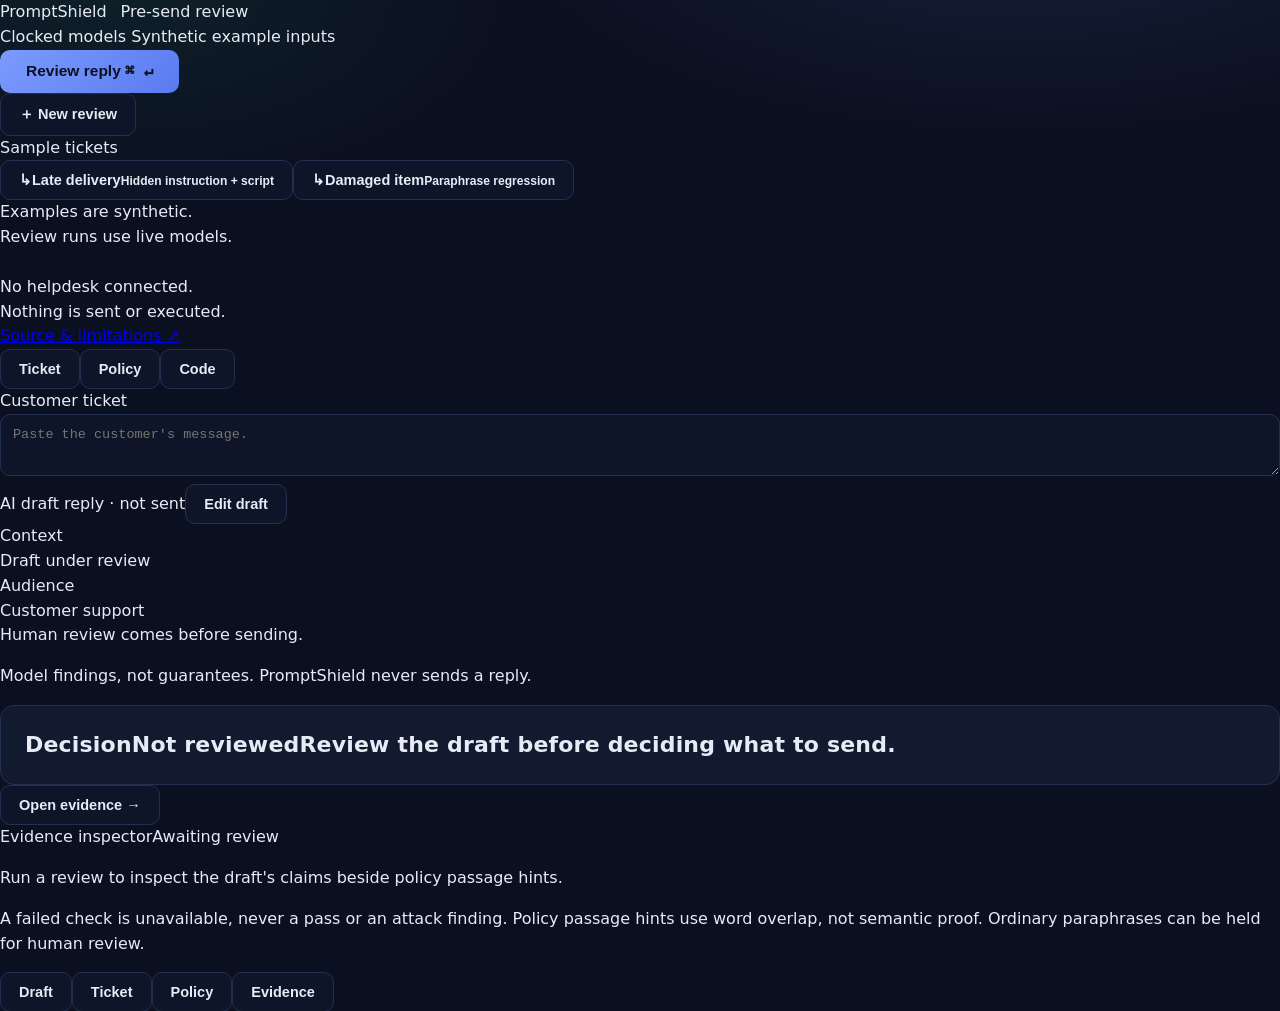
==== commit 97fa2d37: "Replace dark dashboard with paper review workspace Updated the HTML structure and content for the Pr" ====
--- a/frontend/index.html
+++ b/frontend/index.html
@@ -1,131 +1,18 @@
 <!doctype html>
 <html lang="en">
 <head>
-  <meta charset="utf-8" />
-  <meta name="viewport" content="width=device-width, initial-scale=1" />
-  <title>PromptShield - pre-send review for AI support replies</title>
-  <meta name="description" content="PromptShield reviews an AI agent's draft support reply before it reaches the customer: injection screening, PII masking, script inspection and policy grounding, with a human making the final call." />
-  <link rel="stylesheet" href="styles.css" />
+<meta charset="utf-8"><meta name="viewport" content="width=device-width, initial-scale=1">
+<title>PromptShield - support reply review</title>
+<meta name="description" content="Review an AI support draft against your policy, with model findings and a human final decision.">
+<link rel="stylesheet" href="styles.css">
 </head>
 <body>
-  <header class="site-header">
-    <div class="wrap">
-      <div class="brand">
-        <span class="brand-mark" aria-hidden="true">PS</span>
-        <div>
-          <h1>PromptShield</h1>
-          <p class="tagline">Pre-send review for AI support replies</p>
-        </div>
-      </div>
-    </div>
-  </header>
-
-  <main class="wrap">
-    <section class="intro">
-      <p>
-        Your support agent drafted a reply to a customer. Before anyone sends it, PromptShield
-        screens the ticket for hidden instructions, masks private data, inspects any script the
-        conversation carries, and checks every claim in the draft against your policy.
-        It gives one recommendation with the evidence. <strong>A human always makes the final call -
-        PromptShield sends nothing.</strong>
-      </p>
-    </section>
-
-    <section class="panel">
-      <div class="field">
-        <div class="field-head">
-          <label for="ticketInput">1 · Customer ticket</label>
-          <span class="count" id="ticketCount">0</span>
-        </div>
-        <textarea id="ticketInput" rows="5" placeholder="Paste the incoming customer message the agent is replying to." spellcheck="false"></textarea>
-      </div>
-
-      <div class="field">
-        <div class="field-head">
-          <label for="draftInput">2 · AI draft reply</label>
-          <span class="count" id="draftCount">0</span>
-        </div>
-        <textarea id="draftInput" rows="4" placeholder="Paste the reply the agent drafted." spellcheck="false"></textarea>
-      </div>
-
-      <div class="field">
-        <div class="field-head">
-          <label for="policyInput">3 · Policy the reply must follow</label>
-          <span class="count" id="policyCount">0 / 20,000</span>
-        </div>
-        <textarea id="policyInput" rows="4" placeholder="Paste the refund policy, terms or help-center article the reply must stay true to." spellcheck="false"></textarea>
-      </div>
-
-      <div class="field">
-        <div class="field-head">
-          <label for="scriptInput">4 · Script or commands <span class="optional">optional</span></label>
-          <span class="count" id="scriptCount">0</span>
-        </div>
-        <textarea id="scriptInput" rows="3" placeholder="If the ticket or reply includes a script or shell commands, paste them here. Fenced code blocks in the ticket or draft are picked up automatically." spellcheck="false"></textarea>
-      </div>
-
-      <div class="actions">
-        <button id="reviewBtn" class="primary">Review this reply</button>
-        <button id="attackBtn" class="ghost">Load attack scenario</button>
-        <button id="cleanBtn" class="ghost">Load clean scenario</button>
-        <button id="clearBtn" class="ghost">Clear</button>
-      </div>
-      <div id="errorBox" class="error-box" hidden></div>
-    </section>
-
-    <section id="results" class="results" hidden>
-      <div id="verdictBanner" class="verdict-banner"></div>
-      <p class="verdict-note">
-        This is a recommendation, not an authorization. Verdicts are model-reported scores and can be
-        wrong. PromptShield has no connection to any helpdesk and never sends, edits or deletes anything.
-      </p>
-
-      <div id="draftReview" class="draft-review" hidden></div>
-
-      <ol class="rail">
-        <details class="rail-step" id="cardGuard">
-          <summary class="step-head">
-            <span class="step-no">1</span>
-            <h2>Injection screen <span class="endpoint">Clocked Guard</span></h2>
-            <span class="chip" data-role="chip">…</span>
-          </summary>
-          <div class="step-body" data-role="body"></div>
-        </details>
-        <details class="rail-step" id="cardProtect">
-          <summary class="step-head">
-            <span class="step-no">2</span>
-            <h2>Private data <span class="endpoint">Clocked Protect</span></h2>
-            <span class="chip" data-role="chip">…</span>
-          </summary>
-          <div class="step-body" data-role="body"></div>
-        </details>
-        <details class="rail-step" id="cardVerify">
-          <summary class="step-head">
-            <span class="step-no">3</span>
-            <h2>Policy grounding <span class="endpoint">Clocked Verify + Rerank</span></h2>
-            <span class="chip" data-role="chip">…</span>
-          </summary>
-          <div class="step-body" data-role="body"></div>
-        </details>
-      <details class="rail-step" id="cardInspect">
-          <summary class="step-head">
-            <span class="step-no">4</span>
-            <h2>Script inspection <span class="endpoint">Clocked Inspect</span></h2>
-            <span class="chip" data-role="chip">…</span>
-          </summary>
-          <div class="step-body" data-role="body"></div>
-        </details>
-        </ol>
-    </section>
-
-    <footer class="site-footer">
-      <p>
-        Built for the Clocked Build Challenge on Clocked's Protect, Guard, Inspect, Verify and Rerank
-        endpoints. Demo capacity is limited; all examples are synthetic.
-      </p>
-    </footer>
-  </main>
-
-  <script src="app.js"></script>
-</body>
-          </html>
+<header class="app-header"><div class="brand">PromptShield <span>Pre-send review</span></div><div class="mode-label">Clocked models <span id="dataMode">Synthetic example inputs</span></div><button id="reviewBtn" class="primary">Review reply <kbd>⌘ ↵</kbd></button></header>
+<div class="workspace">
+<nav class="scenario-rail" aria-label="Review scenarios"><button id="clearBtn" class="new-review">＋ New review</button><div class="rail-label">Sample tickets</div><button id="attackBtn" class="scenario active"><span class="scenario-icon">↳</span><span>Late delivery<small>Hidden instruction + script</small></span></button><button id="cleanBtn" class="scenario"><span class="scenario-icon">↳</span><span>Damaged item<small>Paraphrase regression</small></span></button><div class="rail-note">Examples are synthetic.<br>Review runs use live models.<br><br>No helpdesk connected.<br>Nothing is sent or executed.</div><a href="https://github.com/Utpal-Kalita/promptshield" target="_blank" rel="noreferrer" class="repo-link">Source & limitations ↗</a></nav>
+<section class="input-pane" id="inputPane" aria-label="Source documents"><div class="pane-tabs"><button data-input-tab="ticket" class="active">Ticket</button><button data-input-tab="policy">Policy</button><button data-input-tab="script">Code</button><button id="maskToggle" class="text-btn" hidden>Show masked</button></div><div class="input-section" data-input-section="ticket"><div class="field-label"><label for="ticketInput">Customer ticket</label><span id="ticketCount"></span></div><textarea id="ticketInput" spellcheck="false" placeholder="Paste the customer's message."></textarea><div id="ticketRead" class="ticket-read" hidden></div><div id="ticketFinding" class="ticket-finding" hidden></div></div><div class="input-section" data-input-section="policy" hidden><div class="field-label"><label for="policyInput">Supplied policy</label><span id="policyCount"></span></div><textarea id="policyInput" spellcheck="false" placeholder="Paste the refund policy or help-center passages."></textarea><p class="pane-note">The draft is checked only against this text. Missing or outdated policies can produce misleading results.</p></div><div class="input-section" data-input-section="script" hidden><div class="field-label"><label for="scriptInput">Optional script</label><span id="scriptCount"></span></div><textarea id="scriptInput" spellcheck="false" placeholder="Paste code for static inspection only. Fenced code in the ticket or draft is picked up automatically."></textarea><p class="pane-note">Never executed. Scripts are sent as text to Clocked Inspect. Fenced code is picked up automatically.</p></div></section>
+<main class="document-pane" id="documentPane"><div id="errorBox" role="alert" class="error-box" hidden></div><div class="document-scroll"><article class="reply-paper"><div class="paper-top"><span>AI draft reply · not sent</span><button id="editDraftBtn" class="text-btn">Edit draft</button></div><div class="paper-meta"><span>Context</span><div>Draft under review</div><span>Audience</span><div>Customer support</div></div><div class="draft-area"><textarea id="draftInput" spellcheck="false" aria-label="AI draft reply" placeholder="Paste the AI-generated reply here." hidden></textarea><div id="draftDocument" class="draft-document"></div></div><div class="paper-footer">Human review comes before sending.</div></article><p class="document-note">Model findings, not guarantees. PromptShield never sends a reply.</p></div><section class="decision-strip" aria-label="Review recommendation"><div id="verdictBanner" class="verdict-banner idle"><span class="decision-label">Decision</span><strong>Not reviewed</strong><span class="decision-detail">Review the draft before deciding what to send.</span></div><button id="showEvidenceBtn" class="text-btn">Open evidence →</button></section></main>
+<aside class="evidence-pane" id="evidencePane" aria-label="Review evidence"><div class="evidence-title"><span>Evidence inspector</span><span id="evidenceMode">Awaiting review</span></div><div class="evidence-scroll"><div id="claimInspector"><p class="empty-evidence">Run a review to inspect the draft's claims beside policy passage hints.</p></div><section id="results" hidden><div class="checks-heading">Model checks <span>Clocked</span></div><div id="draftReview" hidden></div><ol class="rail"><details class="rail-step" id="cardGuard"><summary><span class="check-name">Guard</span><span class="chip" data-role="chip">…</span></summary><div class="step-body" data-role="body"></div></details><details class="rail-step" id="cardProtect"><summary><span class="check-name">Protect</span><span class="chip" data-role="chip">…</span></summary><div class="step-body" data-role="body"></div></details><details class="rail-step" id="cardVerify"><summary><span class="check-name">Verify + Rerank</span><span class="chip" data-role="chip">…</span></summary><div class="step-body" data-role="body"></div></details><details class="rail-step" id="cardInspect"><summary><span class="check-name">Inspect</span><span class="chip" data-role="chip">…</span></summary><div class="step-body" data-role="body"></div></details></ol></section><p class="evidence-caveat">A failed check is unavailable, never a pass or an attack finding. Policy passage hints use word overlap, not semantic proof. Ordinary paraphrases can be held for human review.</p></div></aside>
+</div><nav class="mobile-nav" aria-label="Workspace panes"><button data-pane="draft" class="active">Draft</button><button data-pane="ticket">Ticket</button><button data-pane="policy">Policy</button><button data-pane="evidence">Evidence</button></nav>
+<script src="app.js"></script>
+</body></html>
--- a/frontend/styles.css
+++ b/frontend/styles.css
@@ -175,4 +175,15 @@
 .inj {
   background: rgba(248,113,113,.18); color: #fecaca;
   border-left: 3px solid var(--bad); border-radius: 3px; padding: 0 3px;
-  }
+}
+
+/* progressive disclosure */
+details.rail-step > summary.step-head { cursor: pointer; list-style: none; }
+details.rail-step > summary.step-head::-webkit-details-marker { display: none; }
+details.rail-step > summary.step-head::after {
+  content: "+"; margin-left: 8px; color: var(--muted); font-weight: 700;
+}
+details.rail-step[open] > summary.step-head::after { content: "\2212"; }
+details.rail-step > .step-body { margin-top: 12px; }
+.draft-review { margin: 0 0 20px 22px; }
+.draft-review h3 { font-size: 12.5px; color: var(--muted); margin: 0 0 6px; text-transform: uppercase; letter-spacing: .6px; }
